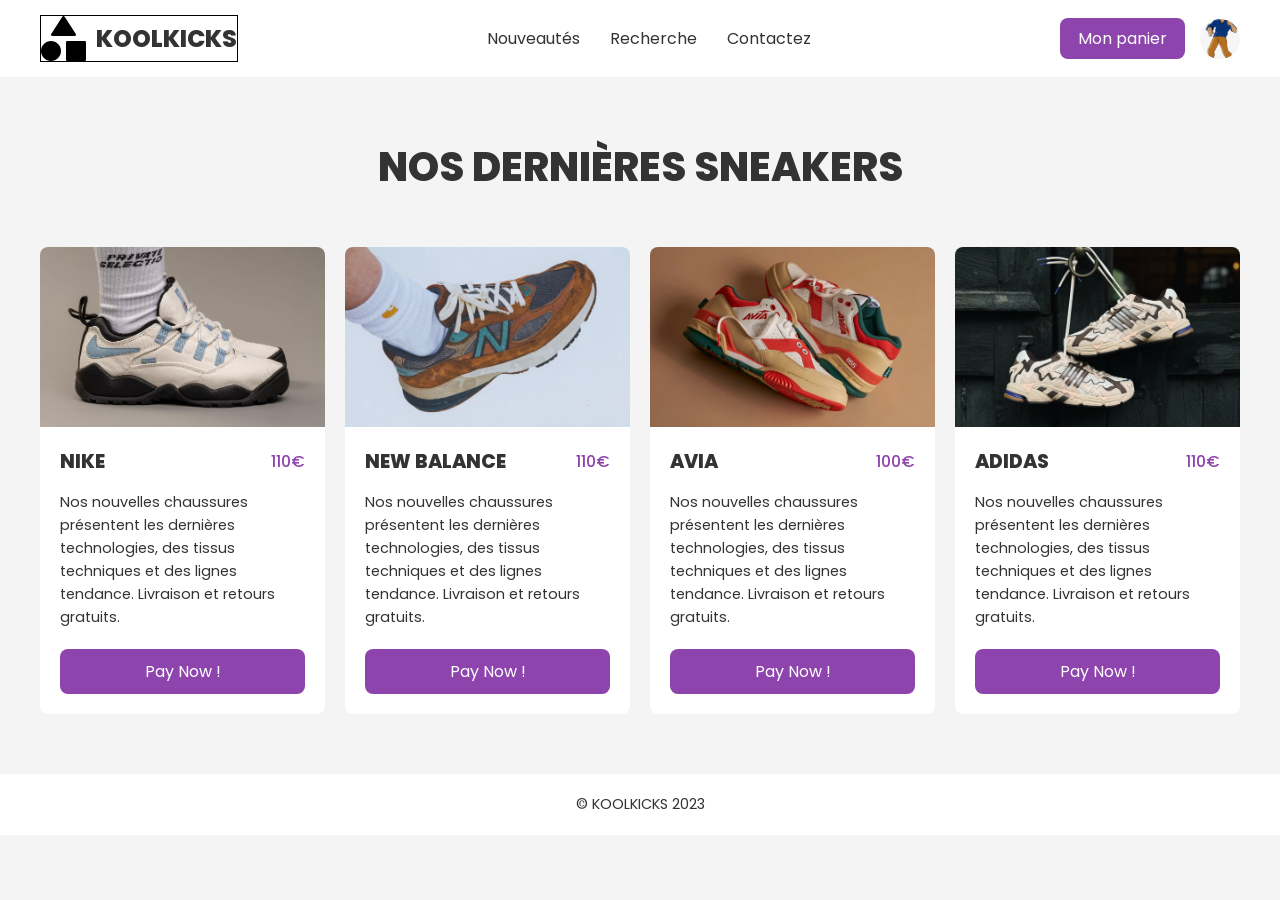
==== index.html @ 13f9c352 "Maj sneakers shop" ====
<!DOCTYPE html>
<html lang="fr">
<head>
  <meta charset="UTF-8">
  <meta name="viewport" content="width=device-width, initial-scale=1">
  <title>KoolKicks</title>
  <link rel="preconnect" href="https://fonts.googleapis.com">
  <link href="https://fonts.googleapis.com/css2?family=Poppins:wght@400;500;800&display=swap" rel="stylesheet">
  <link rel="stylesheet" href="style.css">
</head>
<body>
 
  <header>
    <nav>

      <a href="#" class="logo">
        <img src="assets/logo.svg" alt="Logo KoolKicks">
        <h2>KOOLKICKS</h2>
      </a>
 
      <ul>
        <li><a href="#">Nouveautés</a></li>
        <li><a href="#">Recherche</a></li>
        <li><a href="#">Contactez</a></li>
      </ul>
 
     
      <div class="droite">
        <a href="#" class="panier">Mon panier</a>
        <a href="#" class="profil">
          <img src="assets/logo2.png" alt="Mon profil">
        </a>
      </div>
    </nav>
  </header>
 
  <main>
    <h1>NOS DERNIÈRES SNEAKERS</h1>
 
    <section>
      <article>
        <img src="assets/shoes-1.jpg" alt="Sneakers Nike">
        <div>
          <div class="titre">
            <h3>NIKE</h3>
            <span>110€</span>
          </div>
          <p>Nos nouvelles chaussures présentent les dernières technologies, des tissus techniques et des lignes tendance. Livraison et retours gratuits.</p>
          <button>Pay Now !</button>
        </div>
      </article>
 
      <article>
        <img src="assets/shoes-2.jpg" alt="Sneakers New Balance">
        <div>
          <div class="titre">
            <h3>NEW BALANCE</h3>
            <span>110€</span>
          </div>
          <p>Nos nouvelles chaussures présentent les dernières technologies, des tissus techniques et des lignes tendance. Livraison et retours gratuits.</p>
          <button>Pay Now !</button>
        </div>
      </article>
 
      <article>
        <img src="assets/shoes-3.jpg" alt="Sneakers Avia">
        <div>
          <div class="titre">
            <h3>AVIA</h3>
            <span>100€</span>
          </div>
          <p>Nos nouvelles chaussures présentent les dernières technologies, des tissus techniques et des lignes tendance. Livraison et retours gratuits.</p>
          <button>Pay Now !</button>
        </div>
      </article>
 
      <article>
        <img src="assets/shoes-4.jpg" alt="Sneakers Adidas">
        <div>
          <div class="titre">
            <h3>ADIDAS</h3>
            <span>110€</span>
          </div>
          <p>Nos nouvelles chaussures présentent les dernières technologies, des tissus techniques et des lignes tendance. Livraison et retours gratuits.</p>
          <button>Pay Now !</button>
        </div>
      </article>
    </section>
  </main>
 
  <footer>
    <p>© KOOLKICKS 2023</p>
  </footer>
 
</body>
</html>
---- style.css ----
* {
  margin: 0;
  padding: 0;
  box-sizing: border-box;
}
 
body {
  font-family: "Poppins", sans-serif;
  background-color: #f4f4f4;
  color: #333;
}
 


a {
  text-decoration: none;
  color: inherit;
}
 
ul {
  list-style: none;
}
 
img {
  display: block;
  max-width: 100%;
}
 

header {
  background-color: #fff;
  padding: 15px 40px;
}
 
nav {
  display: flex;
  justify-content: space-between;
  align-items: center;
}
 
.logo {
  display: flex;
  align-items: center;
  gap: 10px;
  border: 1.5px solid #000000;
}
 
.logo img {
  width: 45px;
}
 
.logo h2 {
  font-weight: 800;
  font-size: 1.5rem;
}
 
nav ul {
  display: flex;
  gap: 30px;
}
 
nav ul a:hover {
  color: #8e44ad;
}
 
.droite {
  display: flex;
  align-items: center;
  gap: 15px;
}
 
.panier {
  background-color: #8e44ad;
  color: #fff;
  padding: 8px 18px;
  border-radius: 8px;
}
 
.profil img {
  width: 40px;
  height: 40px;
  border-radius: 50%;
  object-fit: cover;
}
 

main {
  padding: 60px 40px;
}
 
h1 {
  text-align: center;
  font-weight: 800;
  font-size: 2.5rem;
  margin-bottom: 50px;
}
 

section {
  display: flex;
  gap: 20px;
}
 
article {
  flex: 1;
  background-color: #fff;
  border-radius: 8px;
  overflow: hidden;
}
 
article img {
  width: 100%;
  height: 180px;
  object-fit: cover;
  transition: all 0.8s ease-in-out;
}
    
article img:hover {
  transform: scale(1.1);
}
 
article > div {
  padding: 20px;
}
 
.titre {
  display: flex;
  justify-content: space-between;
  align-items: center;
  margin-bottom: 15px;
}
 
.titre h3 {
  font-weight: 800;
  font-size: 1.2rem;
}
 
.titre span {
  color: #8e44ad;
  font-weight: 500;
}
 
article p {
  font-size: 0.9rem;
  line-height: 1.6;
  margin-bottom: 20px;
}
 
button {
  width: 100%;
  padding: 10px;
  background-color: #8e44ad;
  color: #fff;
  font-family: inherit;
  font-size: 1rem;
  border: none;
  border-radius: 8px;
  cursor: pointer;
}
 
button:hover {
  background-color: #dc0f0f;
  transform: scale(0.97);
  border: 4mm ridge #dc0f0f;
  transition: all 1s ease;
}


footer {
  background-color: #fff;
  text-align: center;
  padding: 20px;
  font-size: 0.9rem;
}
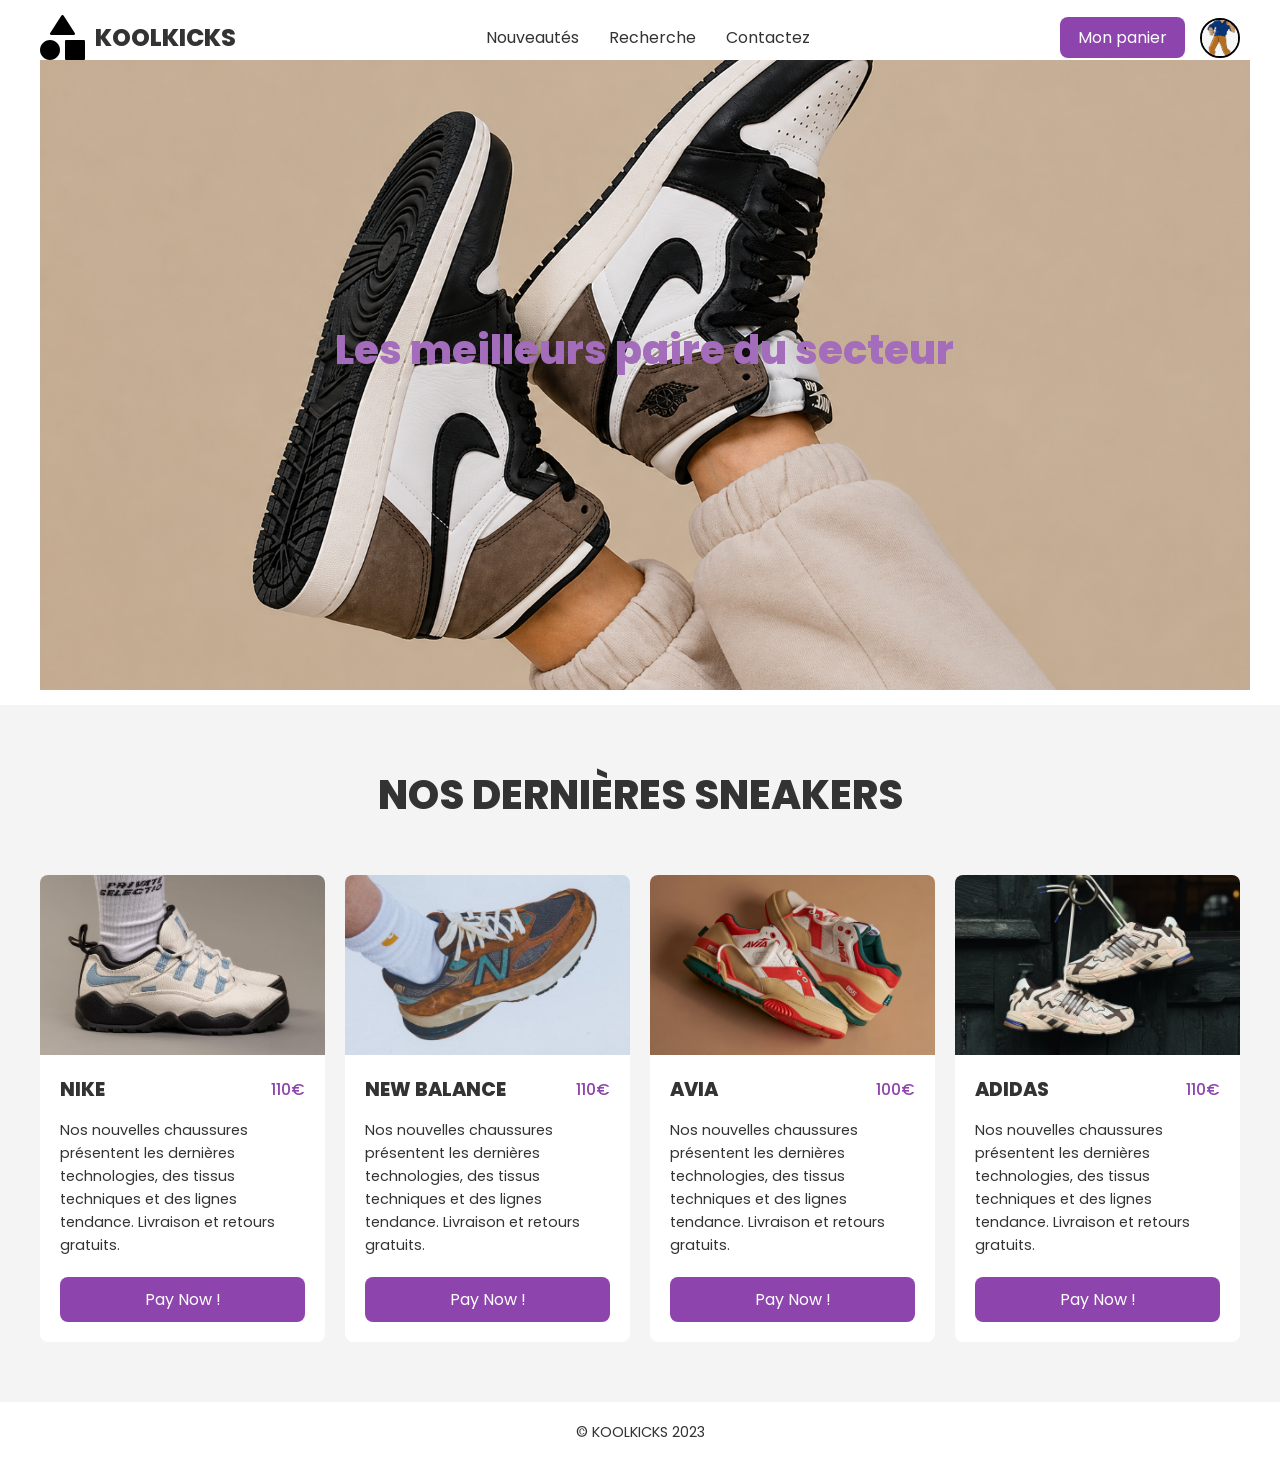
==== commit 232fbf3b: "Ajout image en haut Fini" ====
--- a/index.html
+++ b/index.html
@@ -32,6 +32,14 @@
         </a>
       </div>
     </nav>
+
+    
+   </section>
+<header class="hero">
+         <h1>Les meilleurs paire du secteur</h1>
+        <!-- <img src="assets/hero.jpg.png" alt="Piste le talents"> -->
+        
+      </header>
   </header>
  
   <main>
--- a/style.css
+++ b/style.css
@@ -1,4 +1,4 @@
-* {
+*{
   margin: 0;
   padding: 0;
   box-sizing: border-box;
@@ -8,6 +8,9 @@
   font-family: "Poppins", sans-serif;
   background-color: #f4f4f4;
   color: #333;
+  height: 100%;
+  width: 100%;    
+  margin: 0;
 }
  
 
@@ -42,7 +45,7 @@
   display: flex;
   align-items: center;
   gap: 10px;
-  border: 1.5px solid #000000;
+
 }
  
 .logo img {
@@ -74,6 +77,7 @@
   color: #fff;
   padding: 8px 18px;
   border-radius: 8px;
+
 }
  
 .profil img {
@@ -81,6 +85,7 @@
   height: 40px;
   border-radius: 50%;
   object-fit: cover;
+  border: 2px solid #000000;
 }
  
 
@@ -171,4 +176,23 @@
   text-align: center;
   padding: 20px;
   font-size: 0.9rem;
-}+}
+
+.hero{
+   display: flex;
+   flex-direction: column;
+   align-items: center;
+   justify-content: center;
+   gap: 0px;
+   
+   margin: 0;
+
+   width: 94.5vw;
+   height: 70vh;
+   background-image: url("assets/hero.jpg.png");
+   background-size: cover;
+   background-position: center;
+   background-repeat: no-repeat;
+   color:#a36dbc
+   
+}
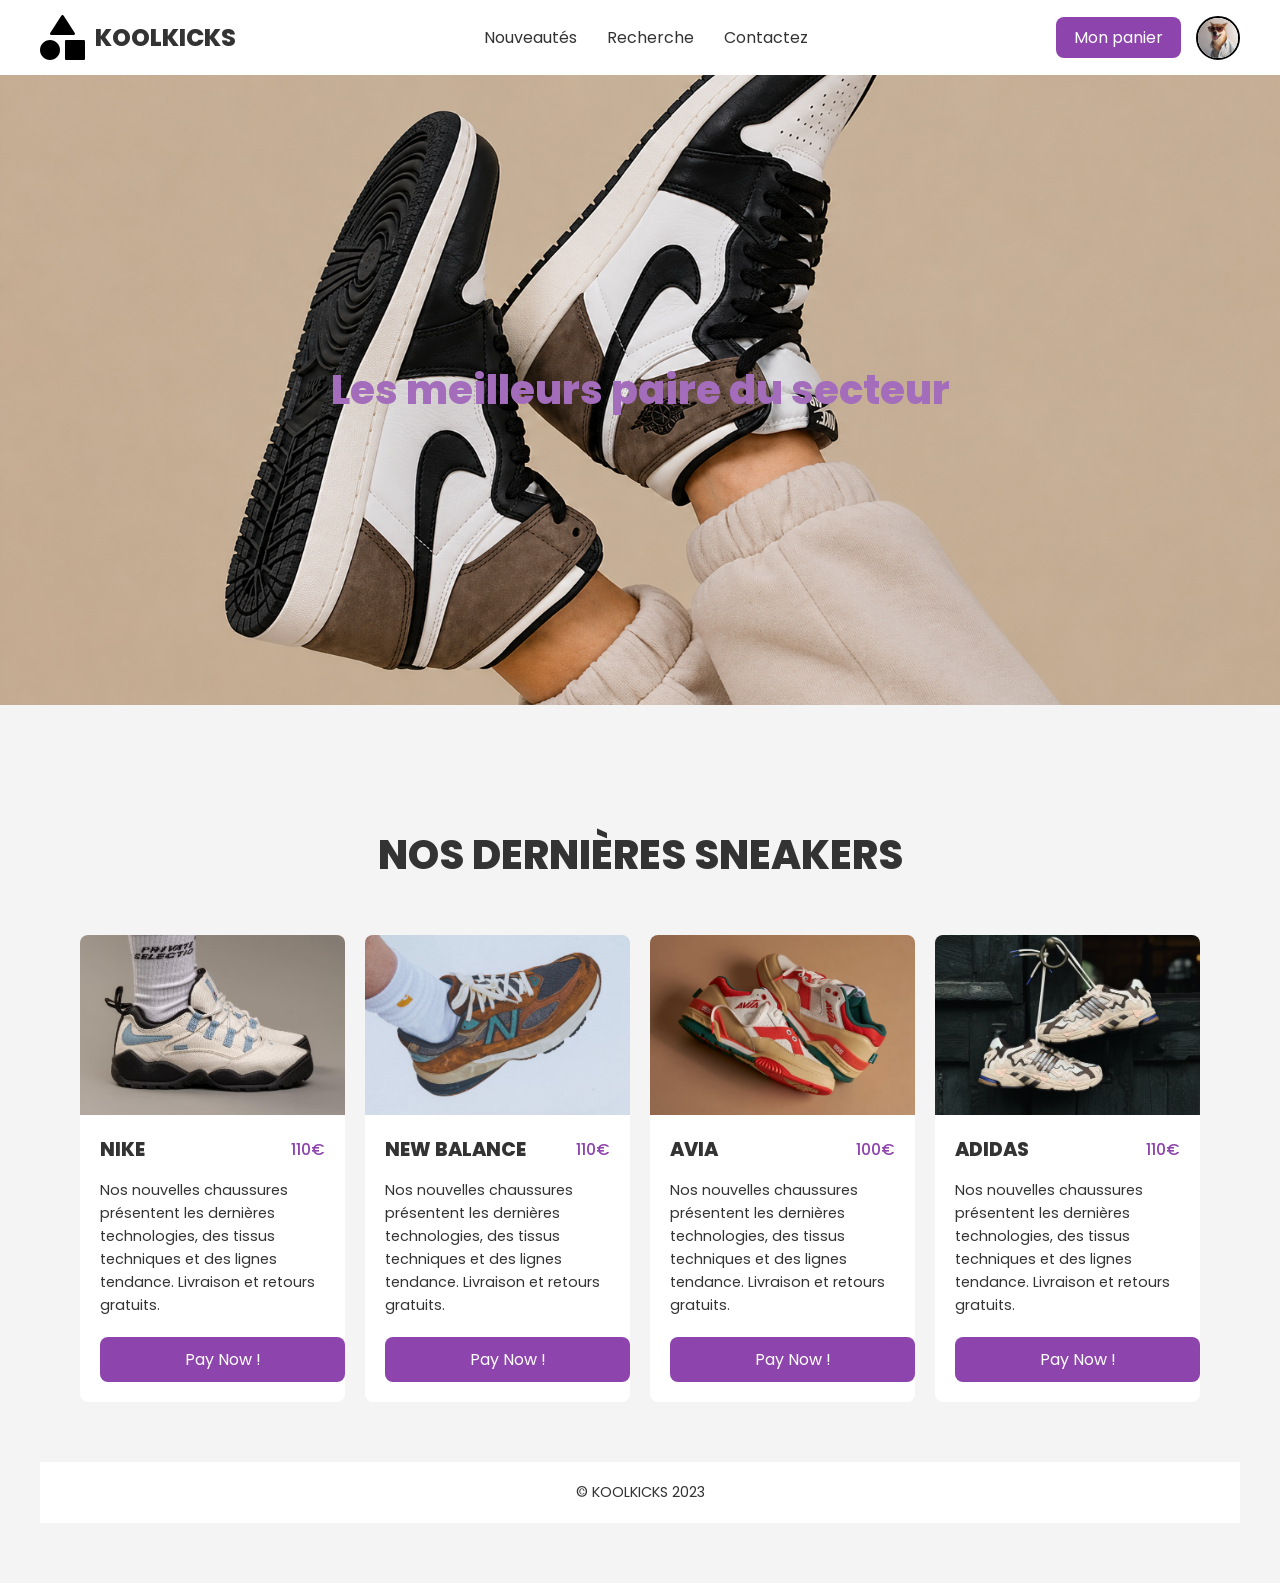
==== commit c7a1596a: "fini finish" ====
--- a/index.html
+++ b/index.html
@@ -11,36 +11,32 @@
 <body>
  
   <header>
-    <nav>
-
-      <a href="#" class="logo">
-        <img src="assets/logo.svg" alt="Logo KoolKicks">
-        <h2>KOOLKICKS</h2>
-      </a>
+<nav>
+<a href="#" class="logo">
+<img src="assets/logo.svg" alt="Logo KoolKicks">
+<h2>KOOLKICKS</h2>
+</a>
  
-      <ul>
-        <li><a href="#">Nouveautés</a></li>
-        <li><a href="#">Recherche</a></li>
-        <li><a href="#">Contactez</a></li>
-      </ul>
+    <ul>
+<li><a href="#">Nouveautés</a></li>
+<li><a href="#">Recherche</a></li>
+<li><a href="#">Contactez</a></li>
+</ul>
  
-     
-      <div class="droite">
-        <a href="#" class="panier">Mon panier</a>
-        <a href="#" class="profil">
-          <img src="assets/logo2.png" alt="Mon profil">
-        </a>
-      </div>
-    </nav>
-
-    
-   </section>
-<header class="hero">
-         <h1>Les meilleurs paire du secteur</h1>
-        <!-- <img src="assets/hero.jpg.png" alt="Piste le talents"> -->
-        
-      </header>
-  </header>
+    <div class="droite">
+<a href="#" class="panier">Mon panier</a>
+<a href="#" class="profil">
+<img src="assets/avatar.jpg" alt="Mon profil">
+</a>
+</div>
+</nav>
+</header>
+ 
+<div class="hero">
+<h1>Les meilleurs paire du secteur</h1>
+</div>
+ 
+<main>
  
   <main>
     <h1>NOS DERNIÈRES SNEAKERS</h1>
--- a/style.css
+++ b/style.css
@@ -1,16 +1,16 @@
 *{
+  margin: 0px;
+  padding: 0px;
+  box-sizing: content-box;
+}
+ 
+body {
+  height: 100%;
+  width: 100%;    
   margin: 0;
-  padding: 0;
-  box-sizing: border-box;
-}
- 
-body {
   font-family: "Poppins", sans-serif;
   background-color: #f4f4f4;
   color: #333;
-  height: 100%;
-  width: 100%;    
-  margin: 0;
 }
  
 
@@ -187,7 +187,7 @@
    
    margin: 0;
 
-   width: 94.5vw;
+   width: 100vw;
    height: 70vh;
    background-image: url("assets/hero.jpg.png");
    background-size: cover;
@@ -196,3 +196,7 @@
    color:#a36dbc
    
 }
+ 
+.hero h1 {
+  margin-bottom: 0;
+}
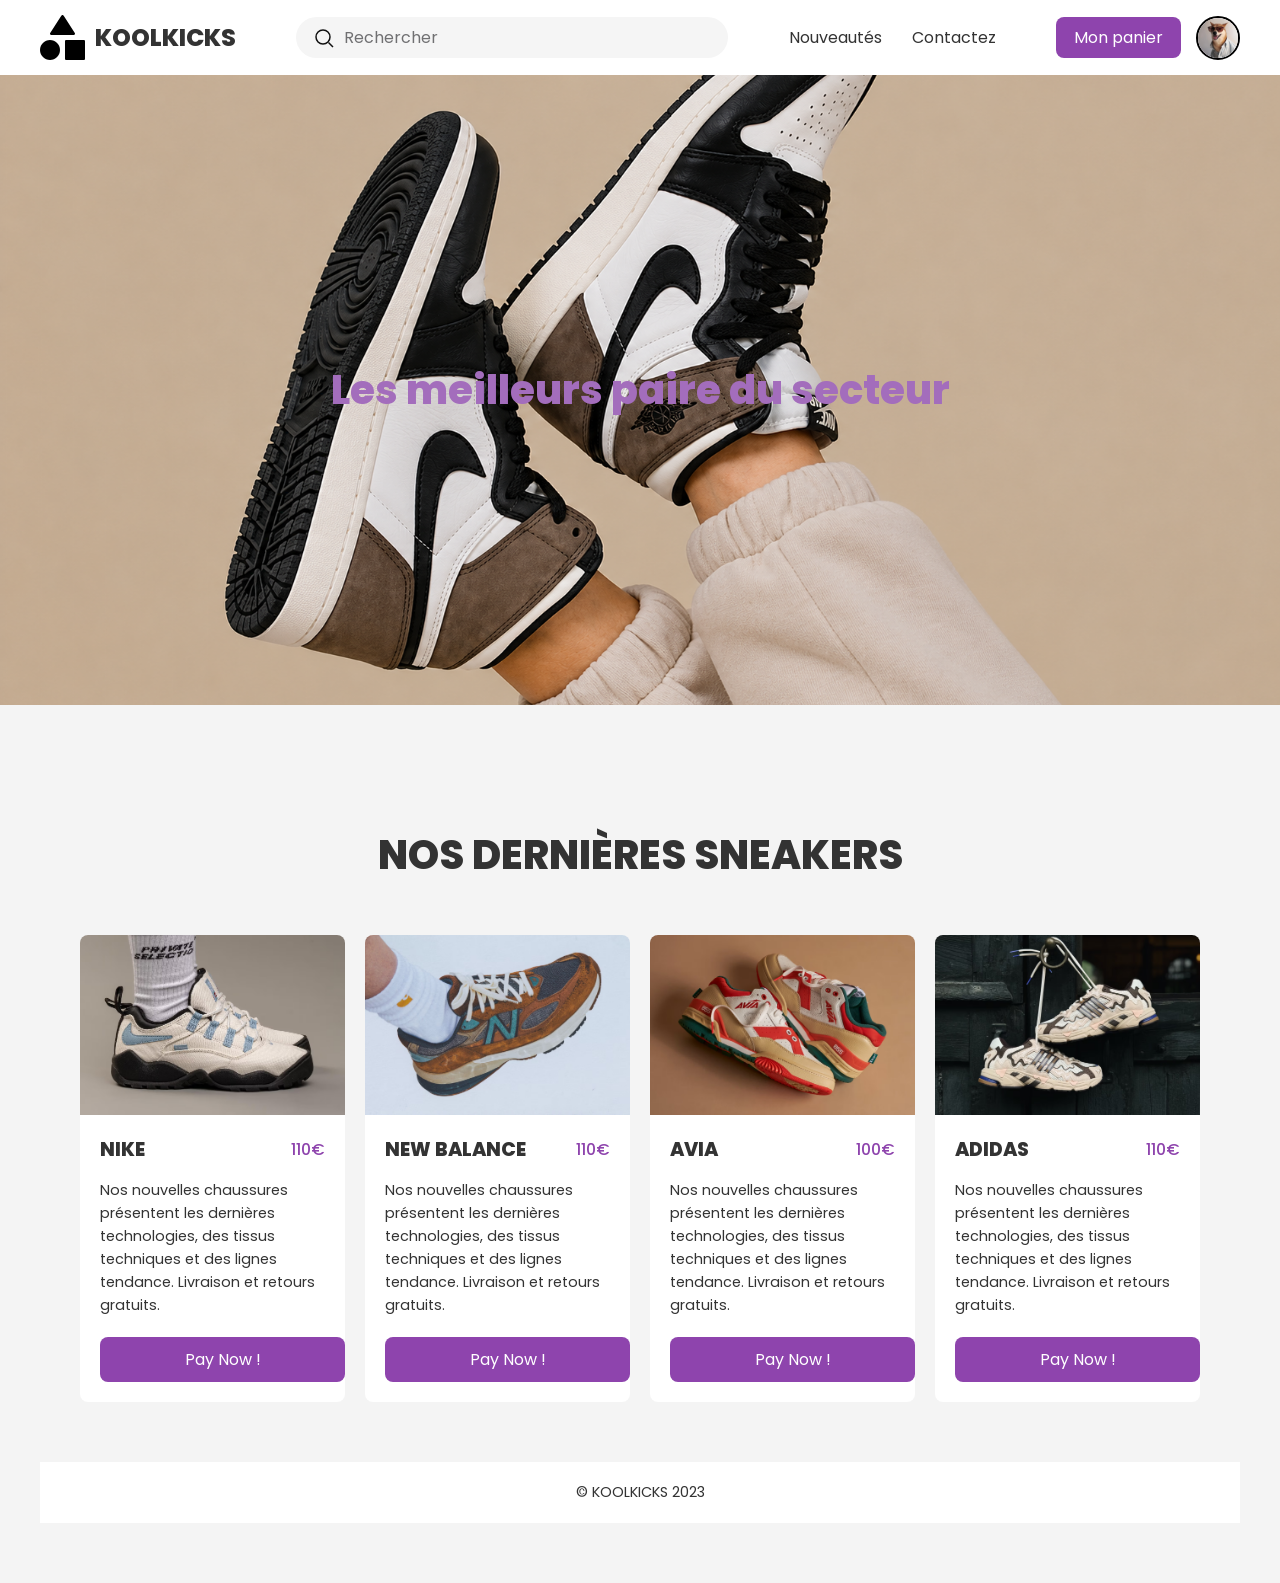
==== commit f1b5f713: "ba ajour barre de recherche Et Panier" ====
--- a/index.html
+++ b/index.html
@@ -16,10 +16,17 @@
 <img src="assets/logo.svg" alt="Logo KoolKicks">
 <h2>KOOLKICKS</h2>
 </a>
- 
+ <form class="search-bar" role="search">
+  <svg class="search-icon" width="24" height="24" viewBox="0 0 24 24" fill="none"
+       stroke="currentColor" stroke-width="1.5" aria-hidden="true">
+    <circle cx="11" cy="11" r="7"></circle>
+    <line x1="16.5" y1="16.5" x2="21" y2="21"></line>
+  </svg>
+  <input type="search" placeholder="Rechercher" aria-label="Rechercher">
+</form>
     <ul>
 <li><a href="#">Nouveautés</a></li>
-<li><a href="#">Recherche</a></li>
+<!--    <li><a href="#">Recherche</a></li>     -->
 <li><a href="#">Contactez</a></li>
 </ul>
  
--- a/style.css
+++ b/style.css
@@ -13,8 +13,6 @@
   color: #333;
 }
  
-
-
 a {
   text-decoration: none;
   color: inherit;
@@ -199,4 +197,38 @@
  
 .hero h1 {
   margin-bottom: 0;
+}
+                        /* BARRE DE RECHERCHE */
+.search-bar {
+  display: flex;
+  align-items: center;
+  gap: 8px;
+  width: 100%;
+  max-width: 400px;
+  padding: 8px 16px;
+  background-color: #f5f5f5;
+  border-radius: 30px;
+}
+
+.search-bar:hover {
+  background-color: #e5e5e5;
+}
+
+.search-bar input {
+  flex: 1;
+  border: none;
+  outline: none;
+  background: transparent;
+  font-size: 16px;
+  font-family: inherit;
+  color: #111;
+}
+
+.search-bar input::placeholder {
+  color: #707072;
+}
+
+.search-icon {
+  color: #111;
+  flex-shrink: 0;
 }
